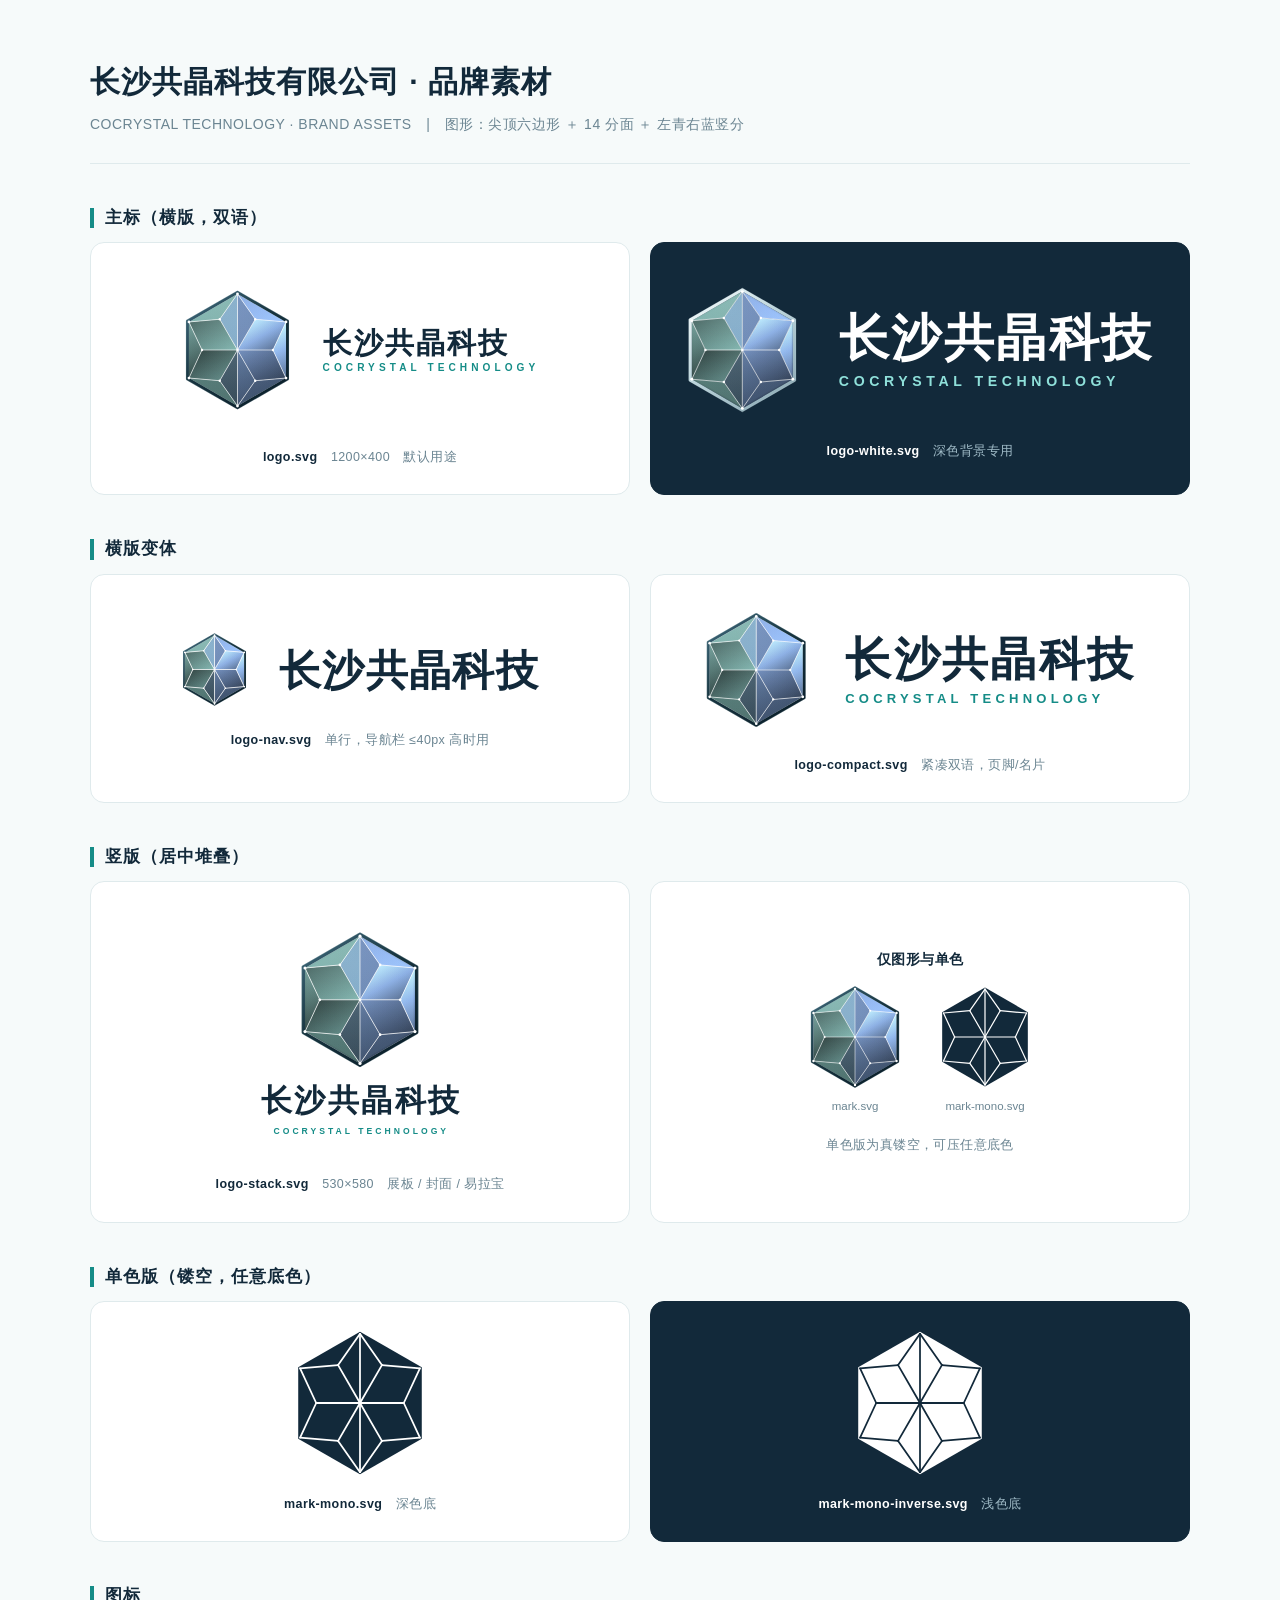
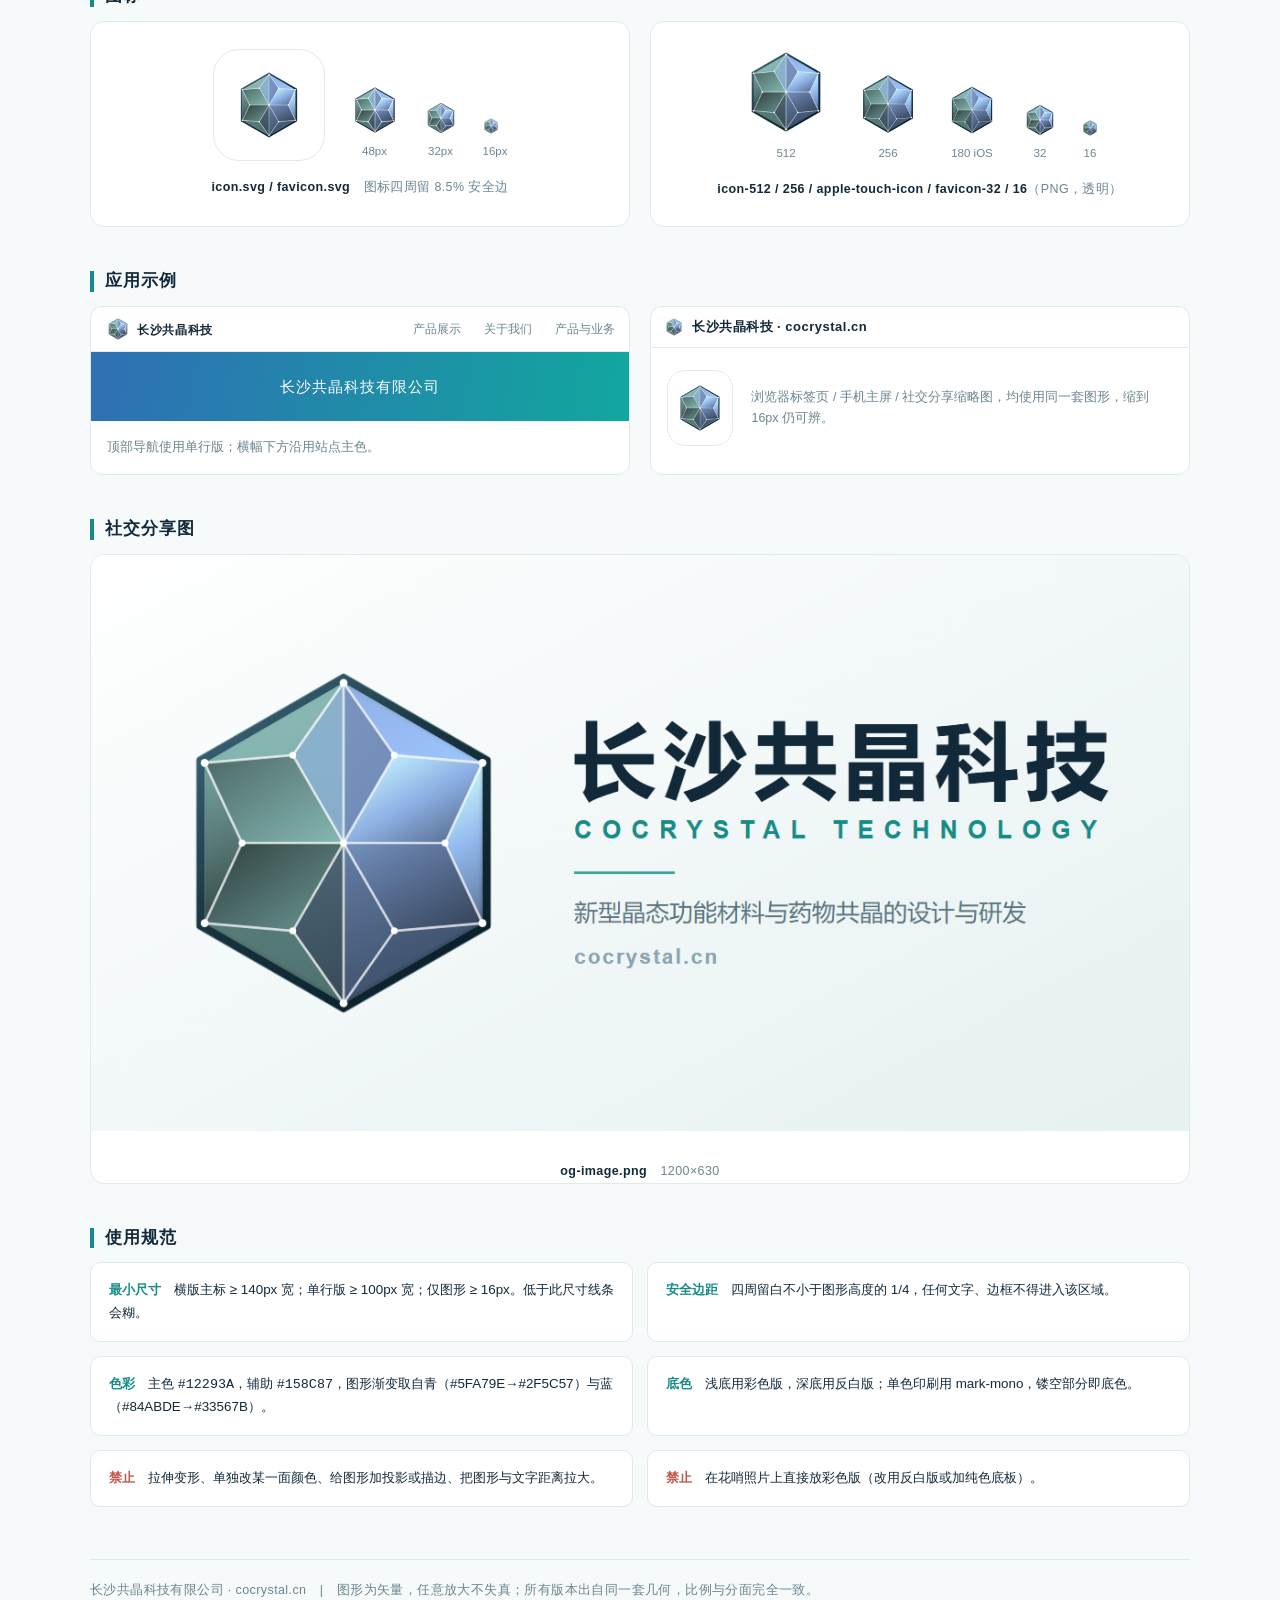
==== brand/index.html @ 7eea7d22 "brand: 完整品牌素材套件（横版/单行/紧凑/反白/竖版/仅图形/单色镂空/图标/favicon/OG）+ brand/ 规范页；与 logo 共用同一套几何" ====
<!doctype html>
<html lang="zh-CN">
<head>
<meta charset="utf-8">
<title>长沙共晶科技有限公司 · 品牌素材规范</title>
<style>
:root{--ink:#12293A;--teal:#158C87;--line:#DFEAEC;--bg:#F6FAFA;--mute:#6B8592}
*{box-sizing:border-box}
body{margin:0;background:var(--bg);color:var(--ink);
  font:15px/1.7 'Microsoft YaHei','PingFang SC','Noto Sans SC',sans-serif}
.wrap{max-width:1180px;margin:0 auto;padding:56px 40px 80px}
header{border-bottom:1px solid var(--line);padding-bottom:26px;margin-bottom:38px}
h1{margin:0 0 6px;font-size:30px;letter-spacing:1px}
header p{margin:0;color:var(--mute);font-size:14px;letter-spacing:.5px}
h2{font-size:17px;letter-spacing:1px;margin:44px 0 14px;padding-left:11px;
  border-left:4px solid var(--teal);line-height:1.2}
.grid{display:grid;gap:20px}
.g2{grid-template-columns:1fr 1fr}
.g3{grid-template-columns:repeat(3,1fr)}
.card{background:#fff;border:1px solid var(--line);border-radius:14px;padding:26px;
  display:flex;flex-direction:column;align-items:center;justify-content:center;min-height:170px}
.card.dark{background:var(--ink);border-color:var(--ink)}
.card img{max-width:100%;display:block}
.cap{margin-top:16px;font-size:12.5px;color:var(--mute);letter-spacing:.4px;text-align:center}
.card.dark .cap{color:#9FBAC6}
.cap b{color:var(--ink);font-weight:600}
.card.dark .cap b{color:#fff}
.row{display:flex;align-items:flex-end;gap:26px;flex-wrap:wrap;justify-content:center}
.sizebox{text-align:center}
.sizebox span{display:block;margin-top:8px;font-size:11.5px;color:var(--mute)}
.ruler{border:1px solid var(--line);border-radius:6px;padding:10px;background:#fff}
.tile{width:112px;height:112px;border-radius:26px;background:#fff;border:1px solid var(--line);
  display:flex;align-items:center;justify-content:center}
.mock{border:1px solid var(--line);border-radius:12px;overflow:hidden;background:#fff}
.mock .bar{display:flex;align-items:center;gap:9px;padding:9px 14px;border-bottom:1px solid var(--line)}
.mock .bar img{height:26px}
.mock .bar .t{font-size:13px;font-weight:700;letter-spacing:.5px}
.mock .bar .sp{flex:1}
.mock .bar .n{font-size:12px;color:var(--mute);margin-left:14px}
.mock .body{padding:16px;color:var(--mute);font-size:12.5px}
.mock .hero{background:linear-gradient(100deg,#2F6FB4,#12A79E);color:#fff;padding:22px;
  text-align:center;font-size:15px;letter-spacing:1px}
.rules{display:grid;grid-template-columns:repeat(2,1fr);gap:14px}
.rule{background:#fff;border:1px solid var(--line);border-radius:10px;padding:16px 18px;font-size:13.4px}
.rule b{color:var(--teal)}
.rule.no b{color:#C0564A}
footer{margin-top:52px;padding-top:20px;border-top:1px solid var(--line);
  color:var(--mute);font-size:12.5px;letter-spacing:.4px}
</style>
</head>
<body>
<div class="wrap">

<header>
  <h1>长沙共晶科技有限公司 · 品牌素材</h1>
  <p>COCRYSTAL TECHNOLOGY · BRAND ASSETS　|　图形：尖顶六边形 ＋ 14 分面 ＋ 左青右蓝竖分</p>
</header>

<h2>主标（横版，双语）</h2>
<div class="grid g2">
  <div class="card"><img src="logo.svg" style="width:100%"><div class="cap"><b>logo.svg</b>　1200×400　默认用途</div></div>
  <div class="card dark"><img src="logo-white.svg" style="width:100%"><div class="cap"><b>logo-white.svg</b>　深色背景专用</div></div>
</div>

<h2>横版变体</h2>
<div class="grid g2">
  <div class="card"><img src="logo-nav.svg" style="width:78%"><div class="cap"><b>logo-nav.svg</b>　单行，导航栏 ≤40px 高时用</div></div>
  <div class="card"><img src="logo-compact.svg" style="width:92%"><div class="cap"><b>logo-compact.svg</b>　紧凑双语，页脚/名片</div></div>
</div>

<h2>竖版（居中堆叠）</h2>
<div class="grid g2">
  <div class="card"><img src="logo-stack.svg" style="height:250px"><div class="cap"><b>logo-stack.svg</b>　530×580　展板 / 封面 / 易拉宝</div></div>
  <div class="card">
    <h3 style="font-size:14px;margin:0 0 14px;letter-spacing:.5px">仅图形与单色</h3>
    <div class="row">
      <div class="sizebox"><img src="mark.svg" style="height:104px"><span>mark.svg</span></div>
      <div class="sizebox"><img src="mark-mono.svg" style="height:104px"><span>mark-mono.svg</span></div>
    </div>
    <div class="cap" style="margin-top:18px">单色版为真镂空，可压任意底色</div>
  </div>
</div>

<h2>单色版（镂空，任意底色）</h2>
<div class="grid g2">
  <div class="card"><img src="mark-mono.svg" style="height:150px"><div class="cap"><b>mark-mono.svg</b>　深色底</div></div>
  <div class="card dark"><img src="mark-mono-inverse.svg" style="height:150px"><div class="cap"><b>mark-mono-inverse.svg</b>　浅色底</div></div>
</div>

<h2>图标</h2>
<div class="grid g2">
  <div class="card">
    <div class="row">
      <div class="tile"><img src="icon.svg" style="height:72px"></div>
      <div class="sizebox"><img src="favicon.svg" style="width:48px;height:48px"><span>48px</span></div>
      <div class="sizebox"><img src="favicon.svg" style="width:32px;height:32px"><span>32px</span></div>
      <div class="sizebox"><img src="favicon.svg" style="width:16px;height:16px"><span>16px</span></div>
    </div>
    <div class="cap"><b>icon.svg / favicon.svg</b>　图标四周留 8.5% 安全边</div>
  </div>
  <div class="card">
    <div class="row">
      <div class="sizebox"><img src="icon-512.png" style="width:88px"><span>512</span></div>
      <div class="sizebox"><img src="icon-256.png" style="width:64px"><span>256</span></div>
      <div class="sizebox"><img src="apple-touch-icon.png" style="width:52px;border-radius:11px"><span>180 iOS</span></div>
      <div class="sizebox"><img src="favicon-32.png" style="width:32px"><span>32</span></div>
      <div class="sizebox"><img src="favicon-16.png" style="width:16px"><span>16</span></div>
    </div>
    <div class="cap"><b>icon-512 / 256 / apple-touch-icon / favicon-32 / 16</b>（PNG，透明）</div>
  </div>
</div>

<h2>应用示例</h2>
<div class="grid g2">
  <div class="mock">
    <div class="bar"><img src="logo-nav.svg"><span class="sp"></span>
      <span class="n">产品展示</span><span class="n">关于我们</span><span class="n">产品与业务</span></div>
    <div class="hero">长沙共晶科技有限公司</div>
    <div class="body">顶部导航使用单行版；横幅下方沿用站点主色。</div>
  </div>
  <div class="mock">
    <div class="bar"><img src="favicon.svg" style="height:18px"><span class="t">长沙共晶科技 · cocrystal.cn</span></div>
    <div class="body" style="padding:22px 16px;display:flex;align-items:center;gap:18px">
      <div class="tile" style="width:76px;height:76px;border-radius:18px"><img src="icon.svg" style="height:50px"></div>
      <div>浏览器标签页 / 手机主屏 / 社交分享缩略图，均使用同一套图形，缩到 16px 仍可辨。</div>
    </div>
  </div>
</div>

<h2>社交分享图</h2>
<div class="card" style="padding:0;overflow:hidden"><img src="og-image.png" style="width:100%">
  <div class="cap" style="padding:14px 0 0"><b>og-image.png</b>　1200×630</div></div>

<h2>使用规范</h2>
<div class="rules">
  <div class="rule"><b>最小尺寸</b>　横版主标 ≥ 140px 宽；单行版 ≥ 100px 宽；仅图形 ≥ 16px。低于此尺寸线条会糊。</div>
  <div class="rule"><b>安全边距</b>　四周留白不小于图形高度的 1/4，任何文字、边框不得进入该区域。</div>
  <div class="rule"><b>色彩</b>　主色 <code>#12293A</code>，辅助 <code>#158C87</code>，图形渐变取自青（#5FA79E→#2F5C57）与蓝（#84ABDE→#33567B）。</div>
  <div class="rule"><b>底色</b>　浅底用彩色版，深底用反白版；单色印刷用 mark-mono，镂空部分即底色。</div>
  <div class="rule no"><b>禁止</b>　拉伸变形、单独改某一面颜色、给图形加投影或描边、把图形与文字距离拉大。</div>
  <div class="rule no"><b>禁止</b>　在花哨照片上直接放彩色版（改用反白版或加纯色底板）。</div>
</div>

<footer>长沙共晶科技有限公司 · cocrystal.cn　|　图形为矢量，任意放大不失真；所有版本出自同一套几何，比例与分面完全一致。</footer>
</div>
</body>
</html>
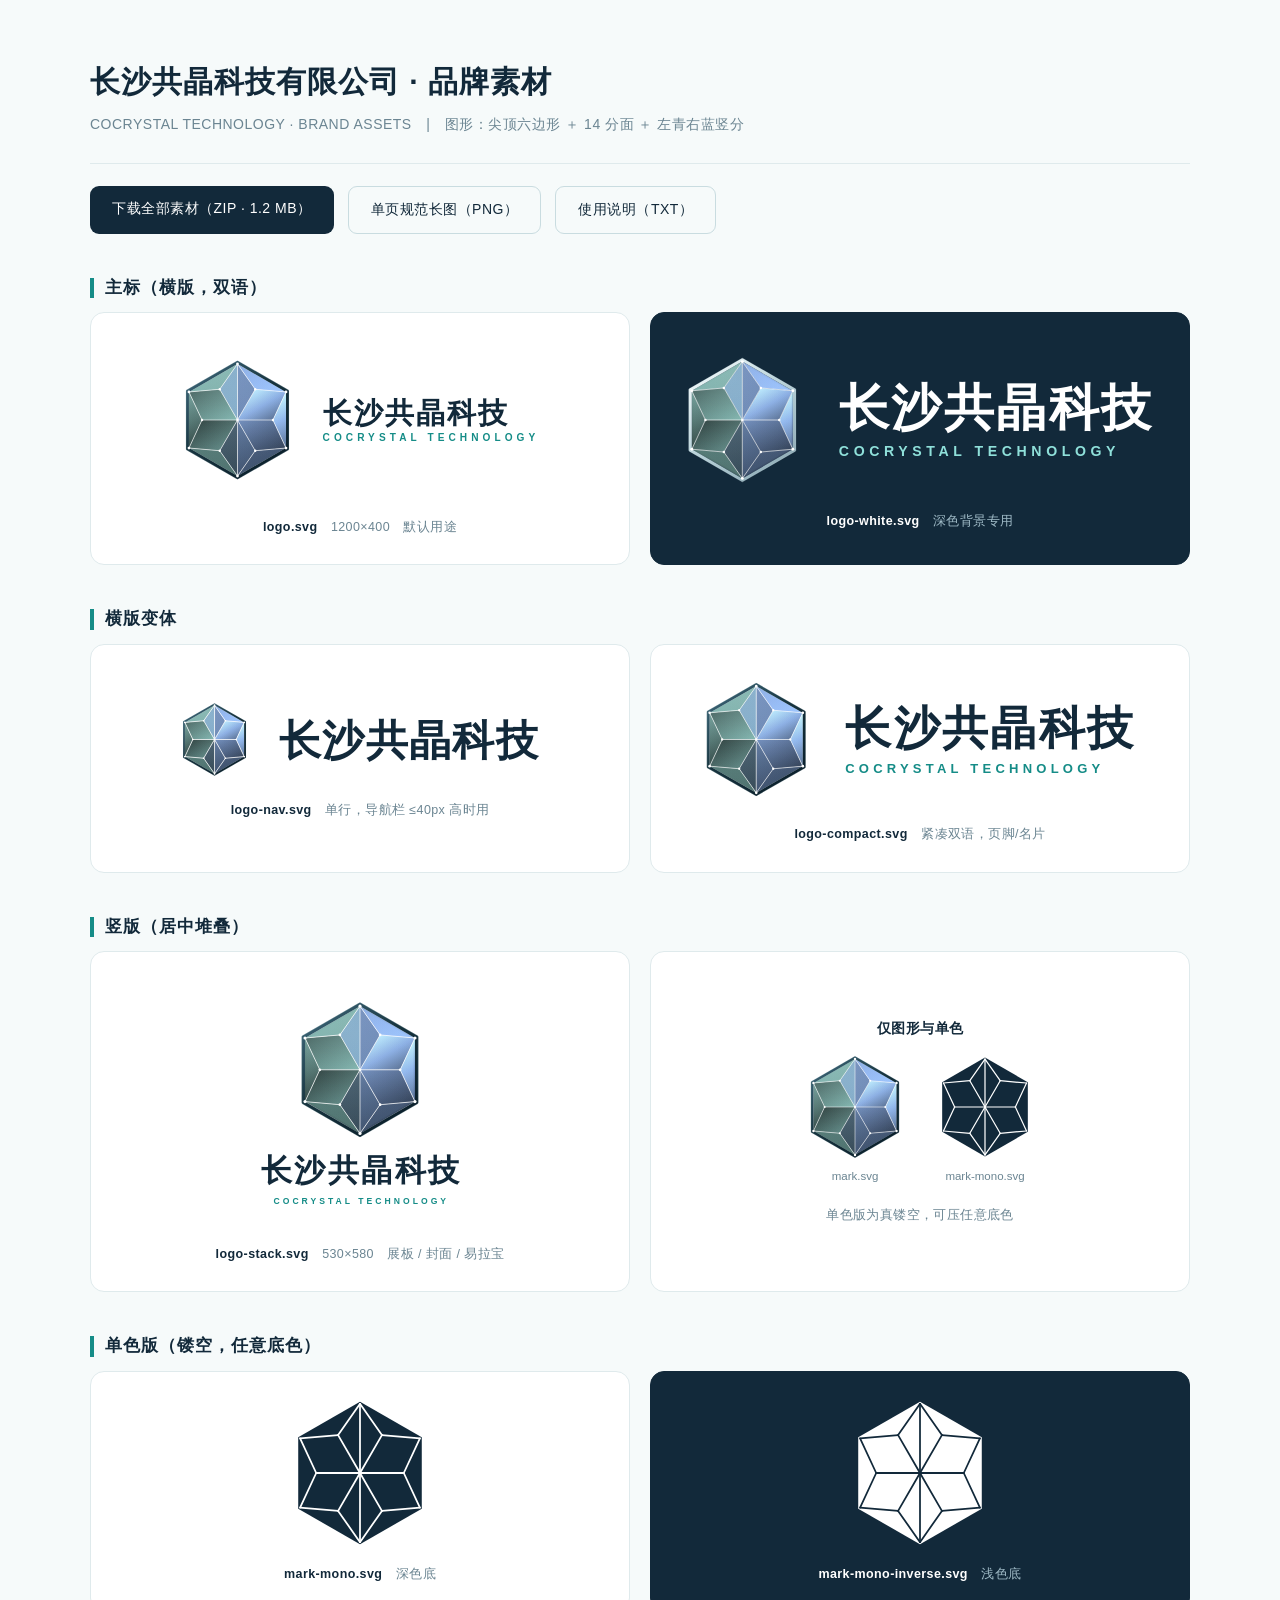
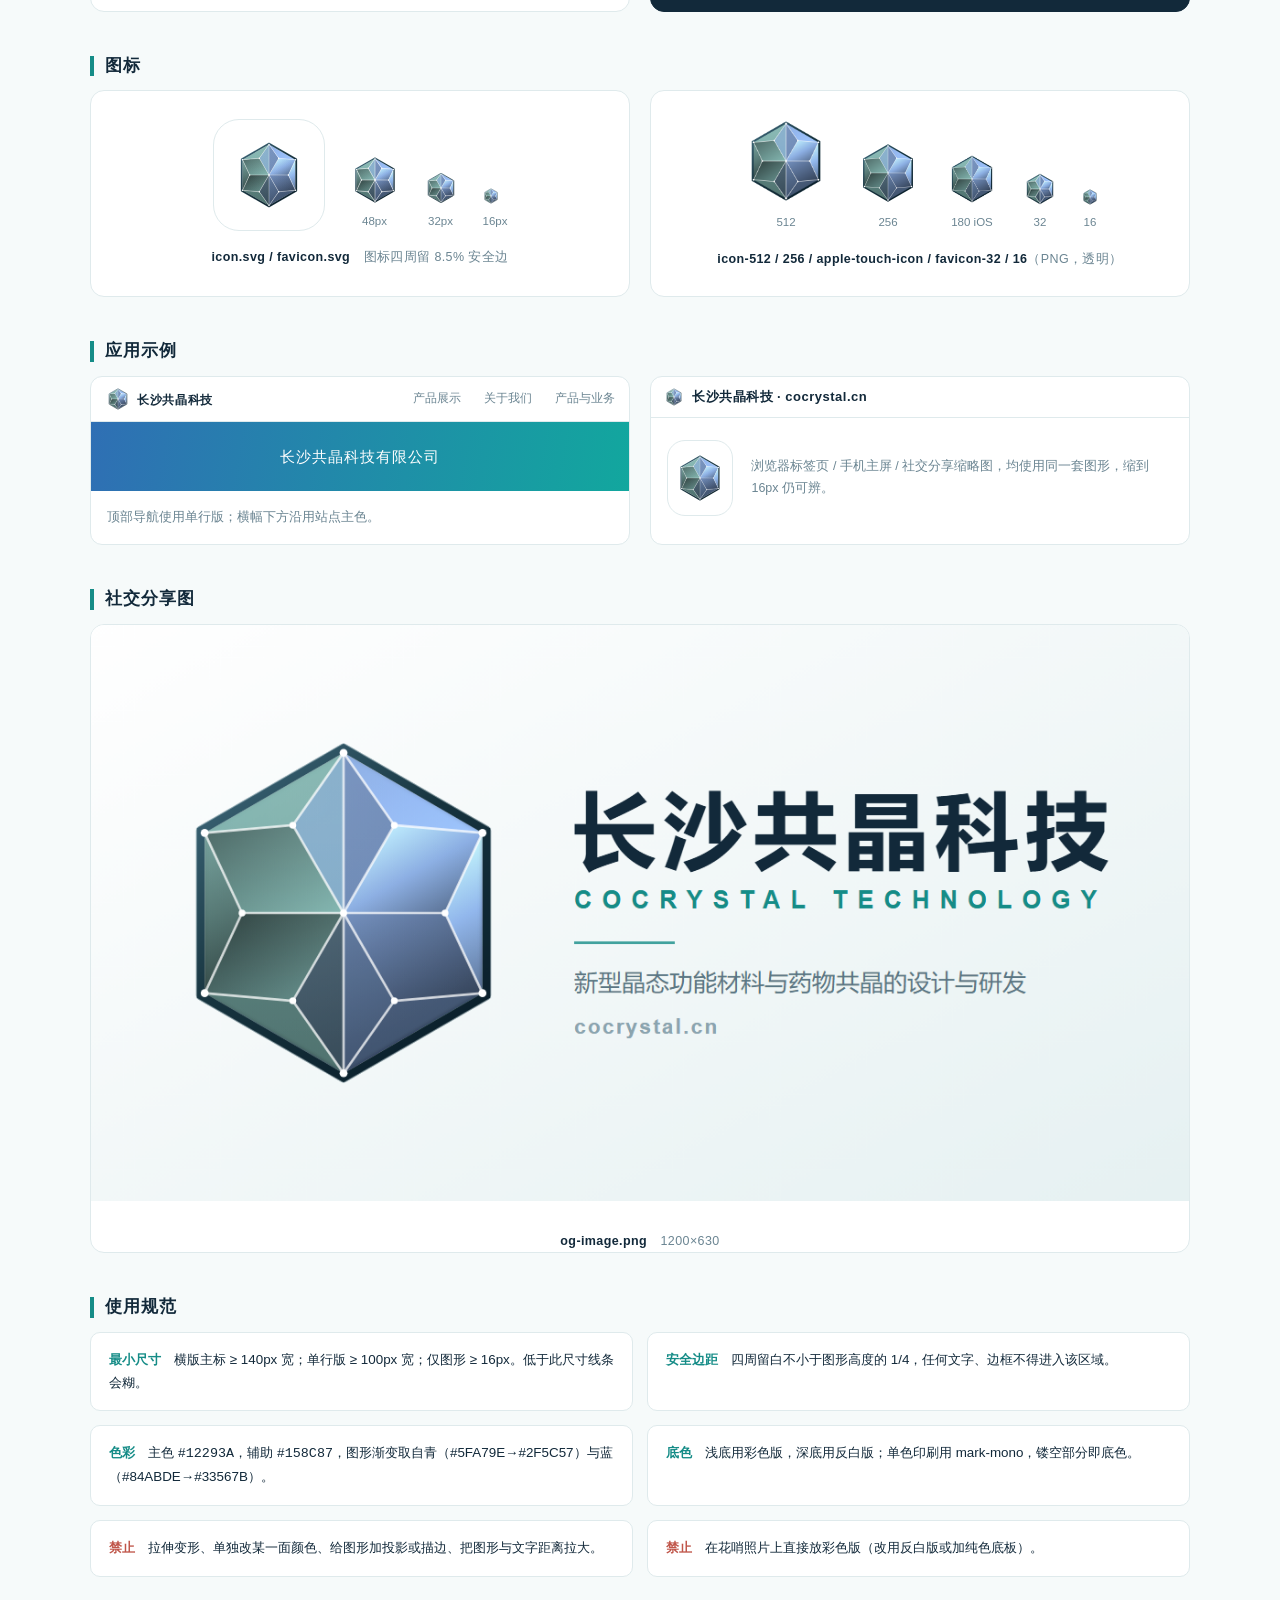
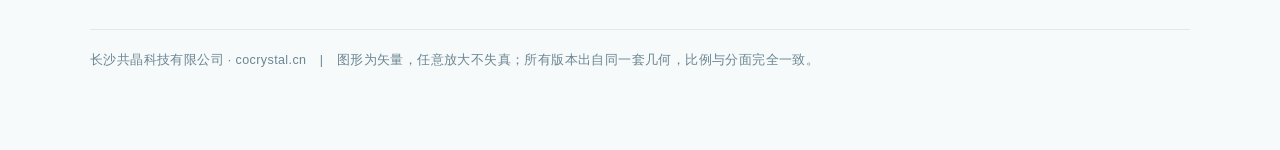
==== commit 0dce713e: "brand: 补下载包（ZIP 1.2MB）、单页长图与使用说明，规范页加下载入口" ====
--- a/brand/index.html
+++ b/brand/index.html
@@ -55,6 +55,15 @@
   <h1>长沙共晶科技有限公司 · 品牌素材</h1>
   <p>COCRYSTAL TECHNOLOGY · BRAND ASSETS　|　图形：尖顶六边形 ＋ 14 分面 ＋ 左青右蓝竖分</p>
 </header>
+
+<div style="display:flex;gap:14px;flex-wrap:wrap;margin:-16px 0 26px">
+  <a href="brand-kit.zip" style="display:inline-block;background:#12293A;color:#fff;text-decoration:none;
+     padding:11px 22px;border-radius:9px;font-size:14px;letter-spacing:.5px">下载全部素材（ZIP · 1.2 MB）</a>
+  <a href="brand-sheet.png" style="display:inline-block;border:1px solid #C9DCE0;color:#12293A;text-decoration:none;
+     padding:11px 22px;border-radius:9px;font-size:14px;letter-spacing:.5px">单页规范长图（PNG）</a>
+  <a href="使用说明.txt" style="display:inline-block;border:1px solid #C9DCE0;color:#12293A;text-decoration:none;
+     padding:11px 22px;border-radius:9px;font-size:14px;letter-spacing:.5px">使用说明（TXT）</a>
+</div>
 
 <h2>主标（横版，双语）</h2>
 <div class="grid g2">
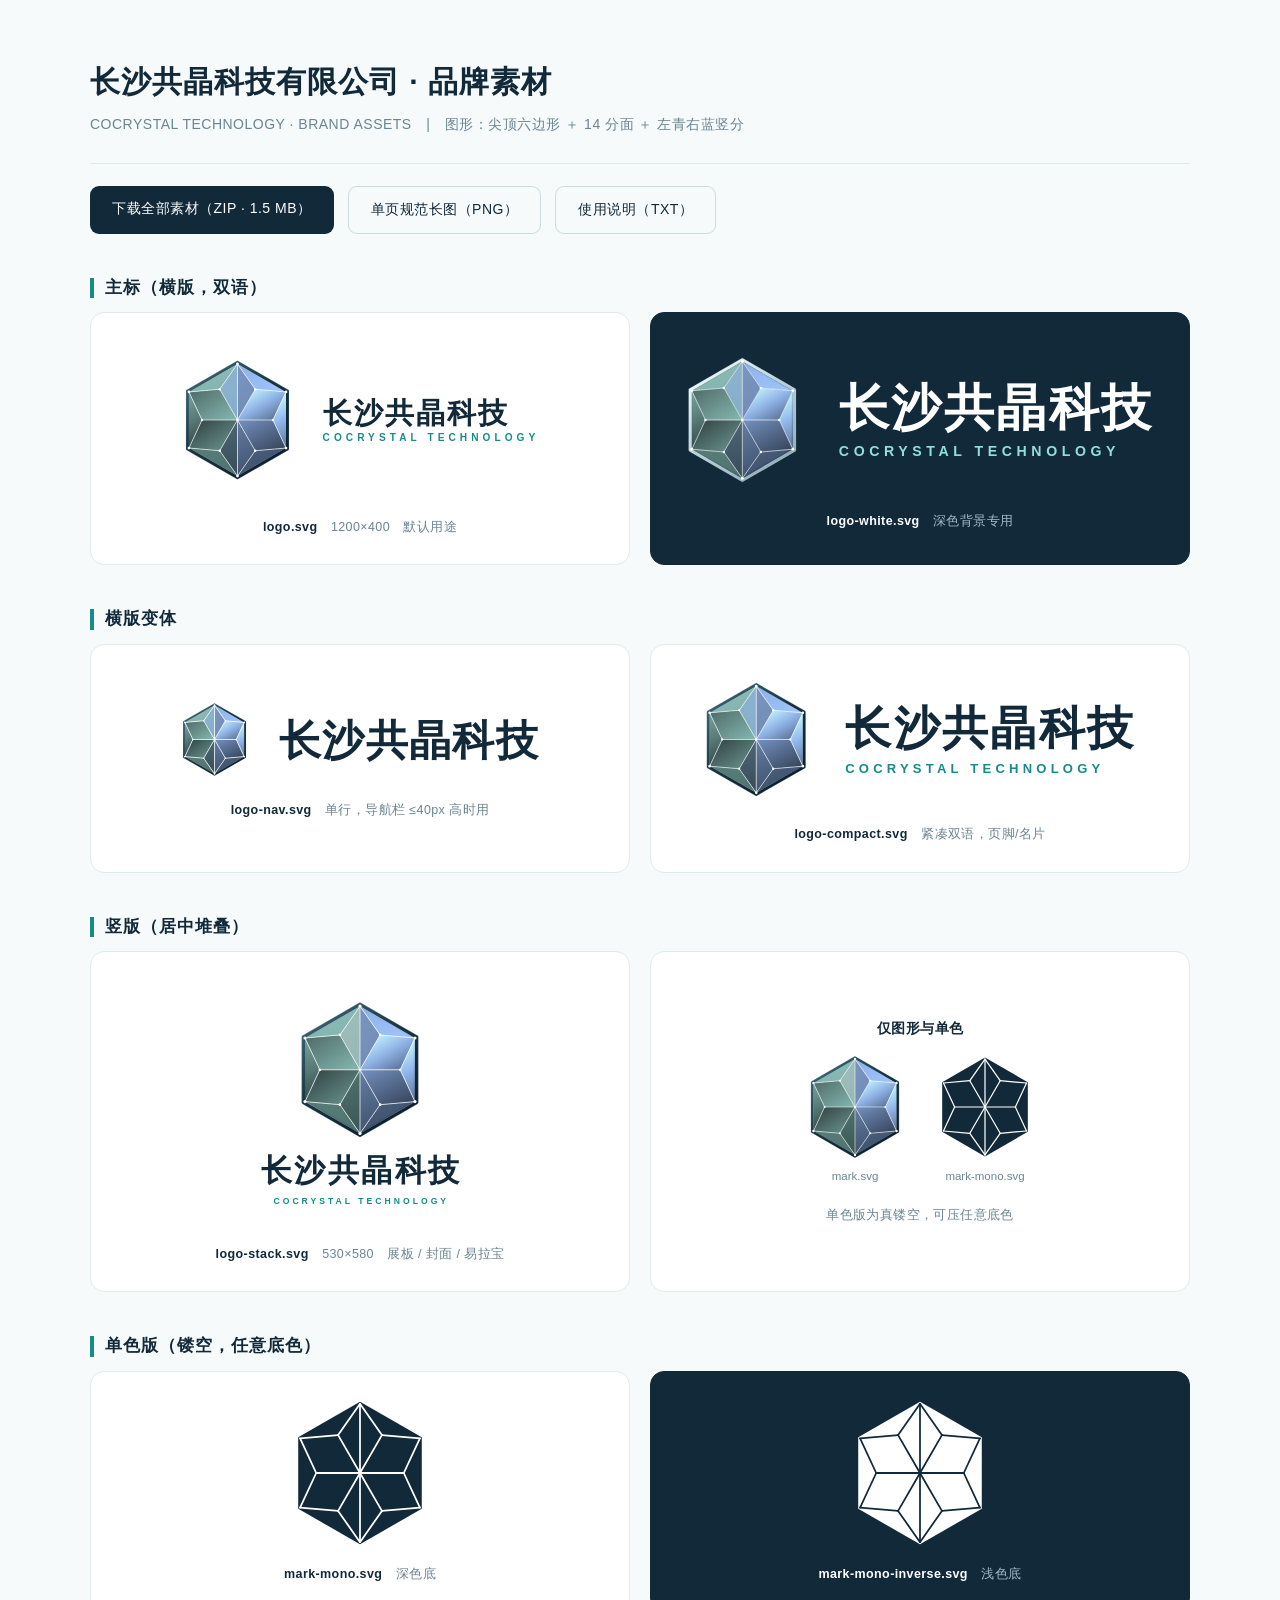
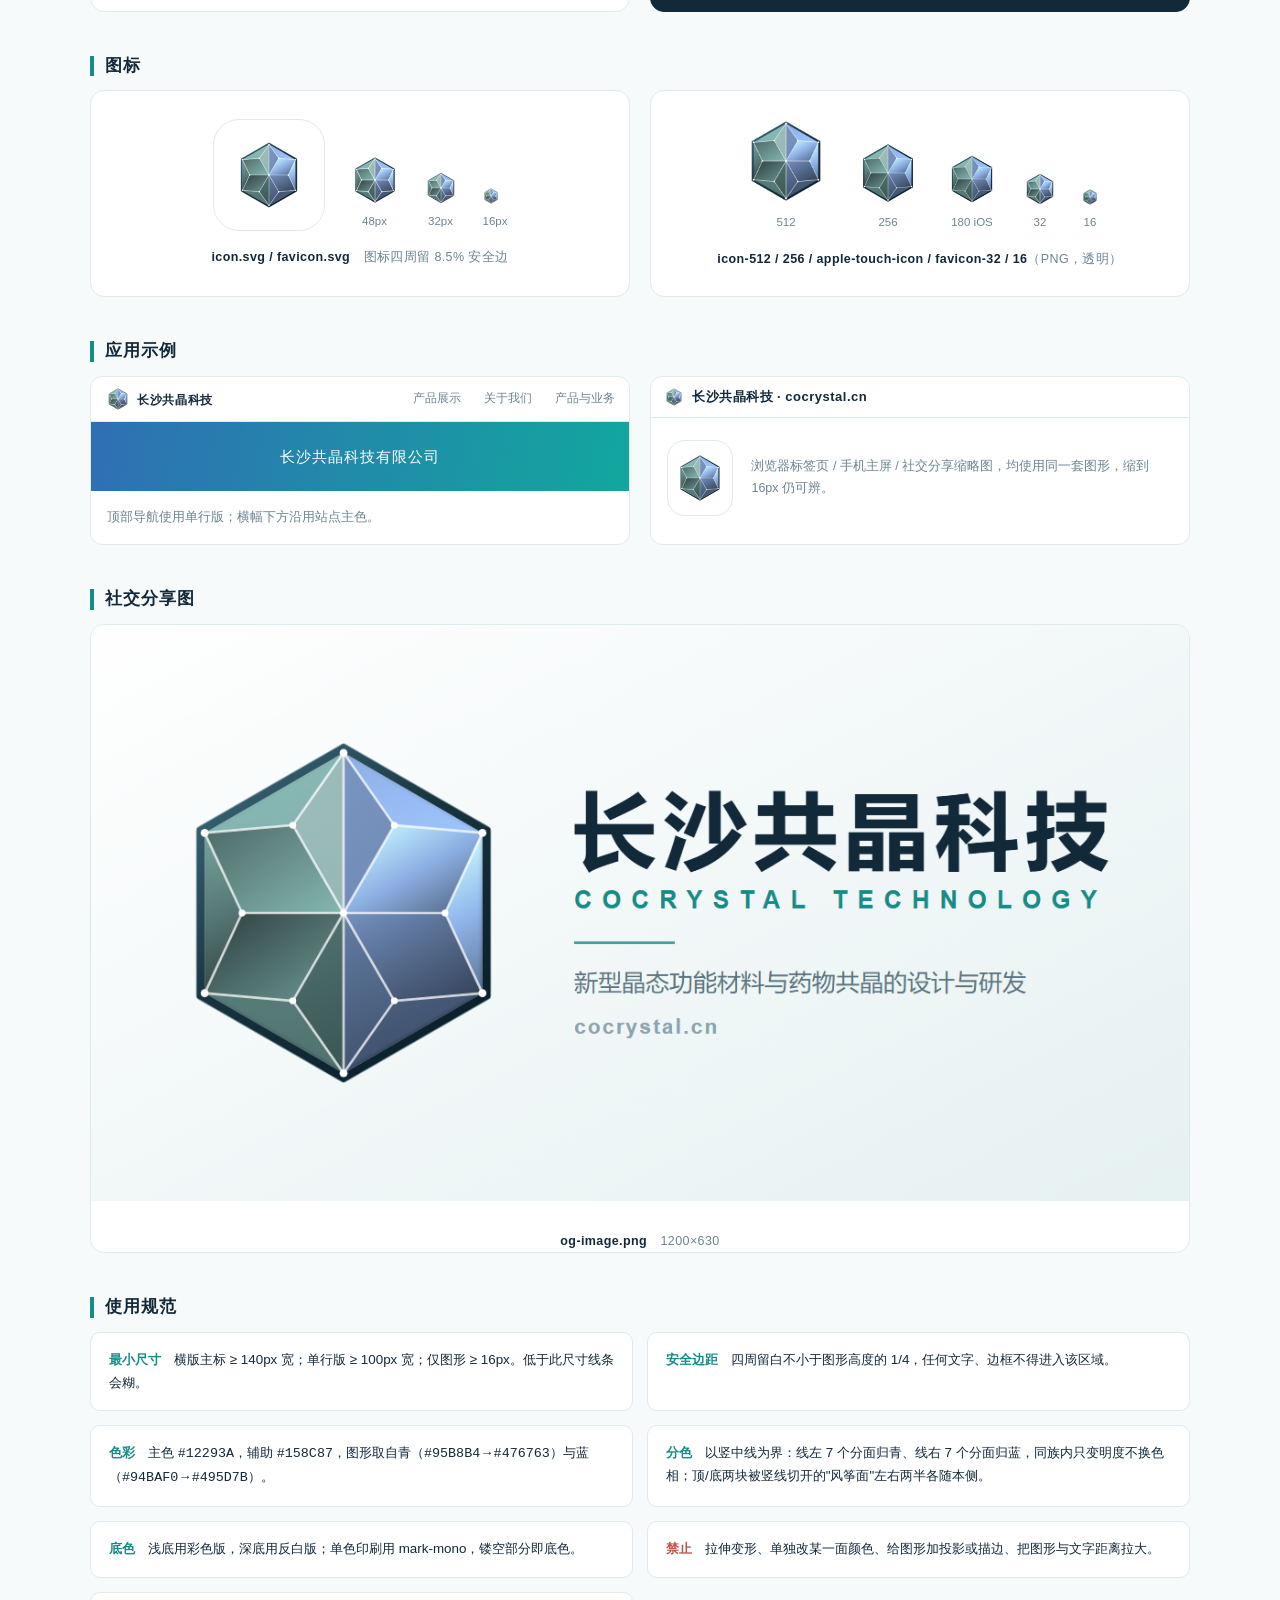
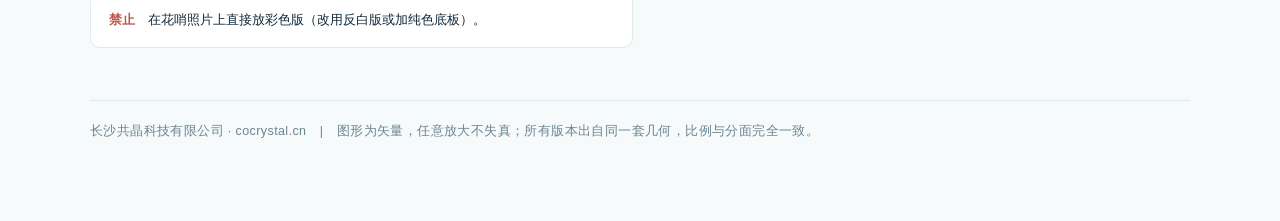
==== commit e36bb679: "logo: 分面配色按竖中线归族——顶/底风筝面左半改回青色族，全图 0 处跨族 - 参考图青蓝分界实测偏在 x=-0.45（不在几何中线），导致顶/底风筝的   左半被算成蓝色，与左侧整体色调断裂（" ====
--- a/brand/index.html
+++ b/brand/index.html
@@ -58,7 +58,7 @@
 
 <div style="display:flex;gap:14px;flex-wrap:wrap;margin:-16px 0 26px">
   <a href="brand-kit.zip" style="display:inline-block;background:#12293A;color:#fff;text-decoration:none;
-     padding:11px 22px;border-radius:9px;font-size:14px;letter-spacing:.5px">下载全部素材（ZIP · 1.2 MB）</a>
+     padding:11px 22px;border-radius:9px;font-size:14px;letter-spacing:.5px">下载全部素材（ZIP · 1.5 MB）</a>
   <a href="brand-sheet.png" style="display:inline-block;border:1px solid #C9DCE0;color:#12293A;text-decoration:none;
      padding:11px 22px;border-radius:9px;font-size:14px;letter-spacing:.5px">单页规范长图（PNG）</a>
   <a href="使用说明.txt" style="display:inline-block;border:1px solid #C9DCE0;color:#12293A;text-decoration:none;
@@ -144,7 +144,8 @@
 <div class="rules">
   <div class="rule"><b>最小尺寸</b>　横版主标 ≥ 140px 宽；单行版 ≥ 100px 宽；仅图形 ≥ 16px。低于此尺寸线条会糊。</div>
   <div class="rule"><b>安全边距</b>　四周留白不小于图形高度的 1/4，任何文字、边框不得进入该区域。</div>
-  <div class="rule"><b>色彩</b>　主色 <code>#12293A</code>，辅助 <code>#158C87</code>，图形渐变取自青（#5FA79E→#2F5C57）与蓝（#84ABDE→#33567B）。</div>
+  <div class="rule"><b>色彩</b>　主色 <code>#12293A</code>，辅助 <code>#158C87</code>，图形取自青（<code>#95B8B4</code>→<code>#476763</code>）与蓝（<code>#94BAF0</code>→<code>#495D7B</code>）。</div>
+  <div class="rule"><b>分色</b>　以竖中线为界：线左 7 个分面归青、线右 7 个分面归蓝，同族内只变明度不换色相；顶/底两块被竖线切开的"风筝面"左右两半各随本侧。</div>
   <div class="rule"><b>底色</b>　浅底用彩色版，深底用反白版；单色印刷用 mark-mono，镂空部分即底色。</div>
   <div class="rule no"><b>禁止</b>　拉伸变形、单独改某一面颜色、给图形加投影或描边、把图形与文字距离拉大。</div>
   <div class="rule no"><b>禁止</b>　在花哨照片上直接放彩色版（改用反白版或加纯色底板）。</div>
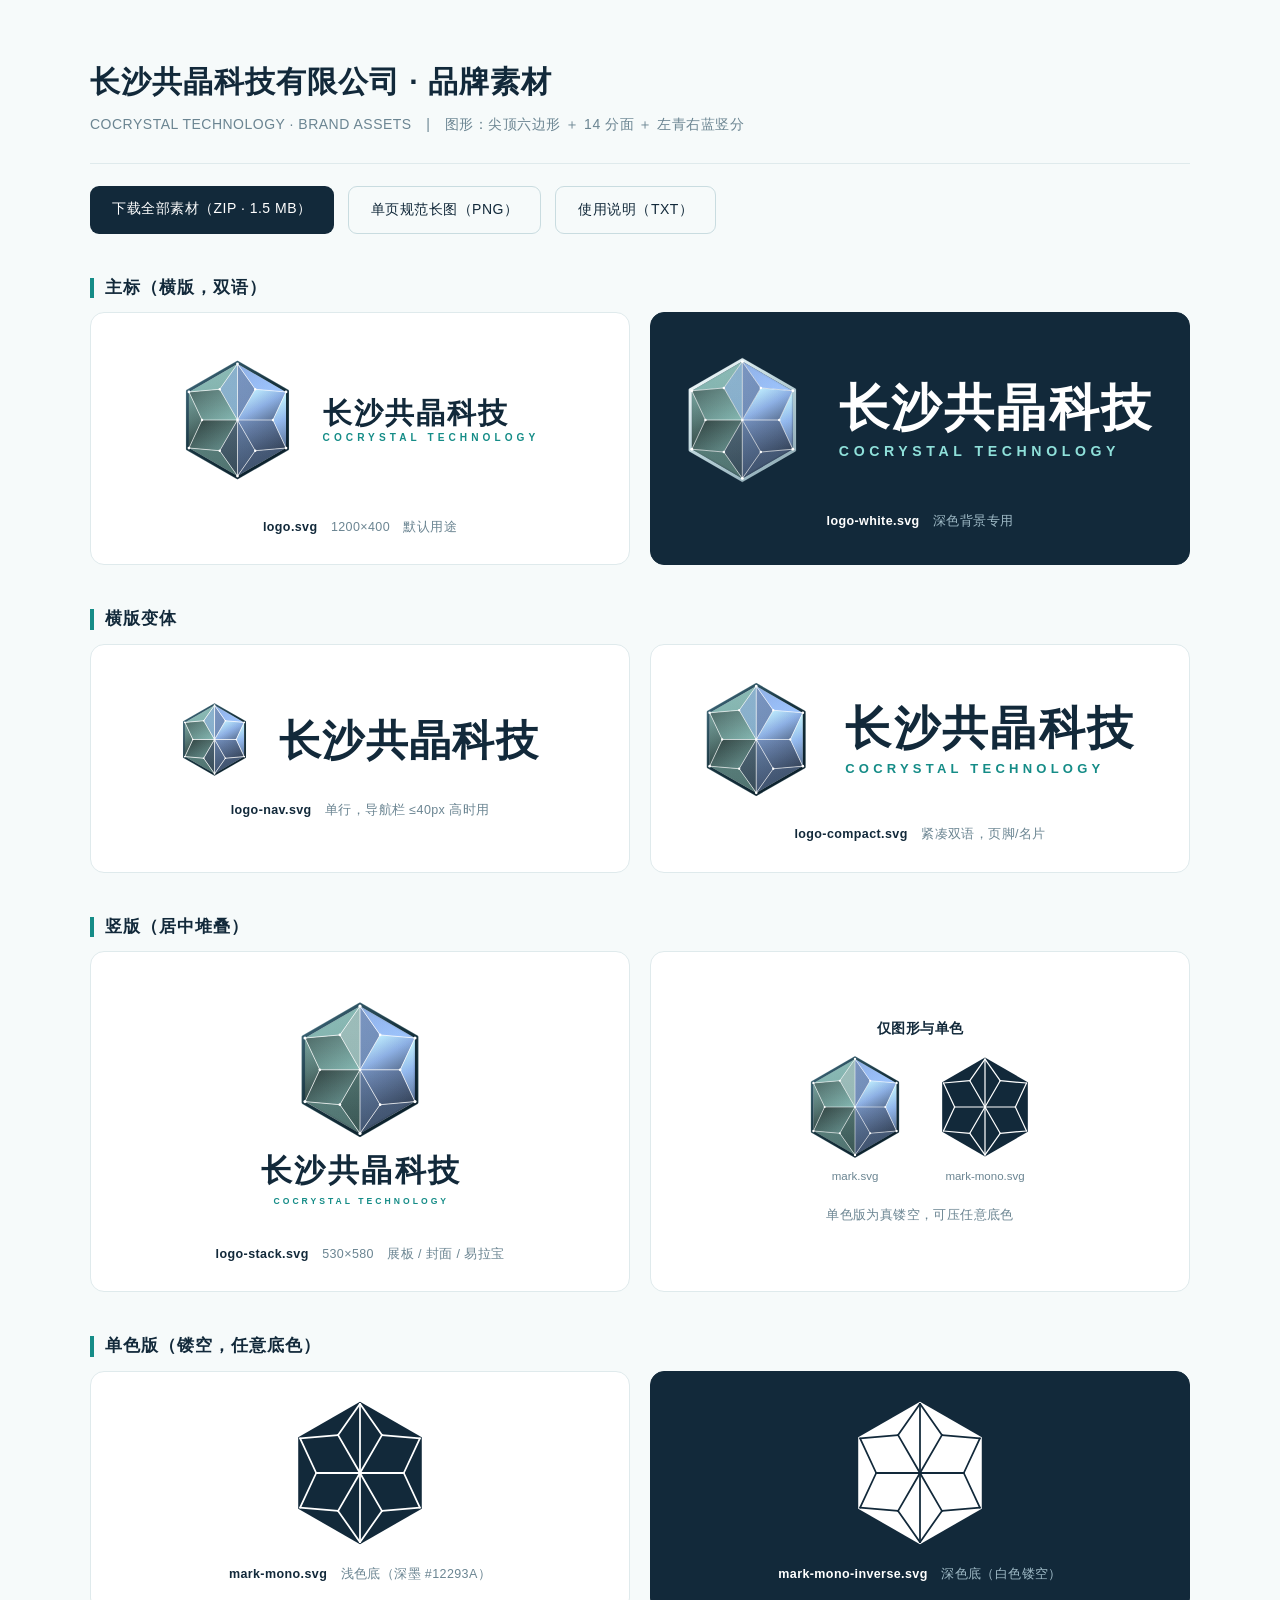
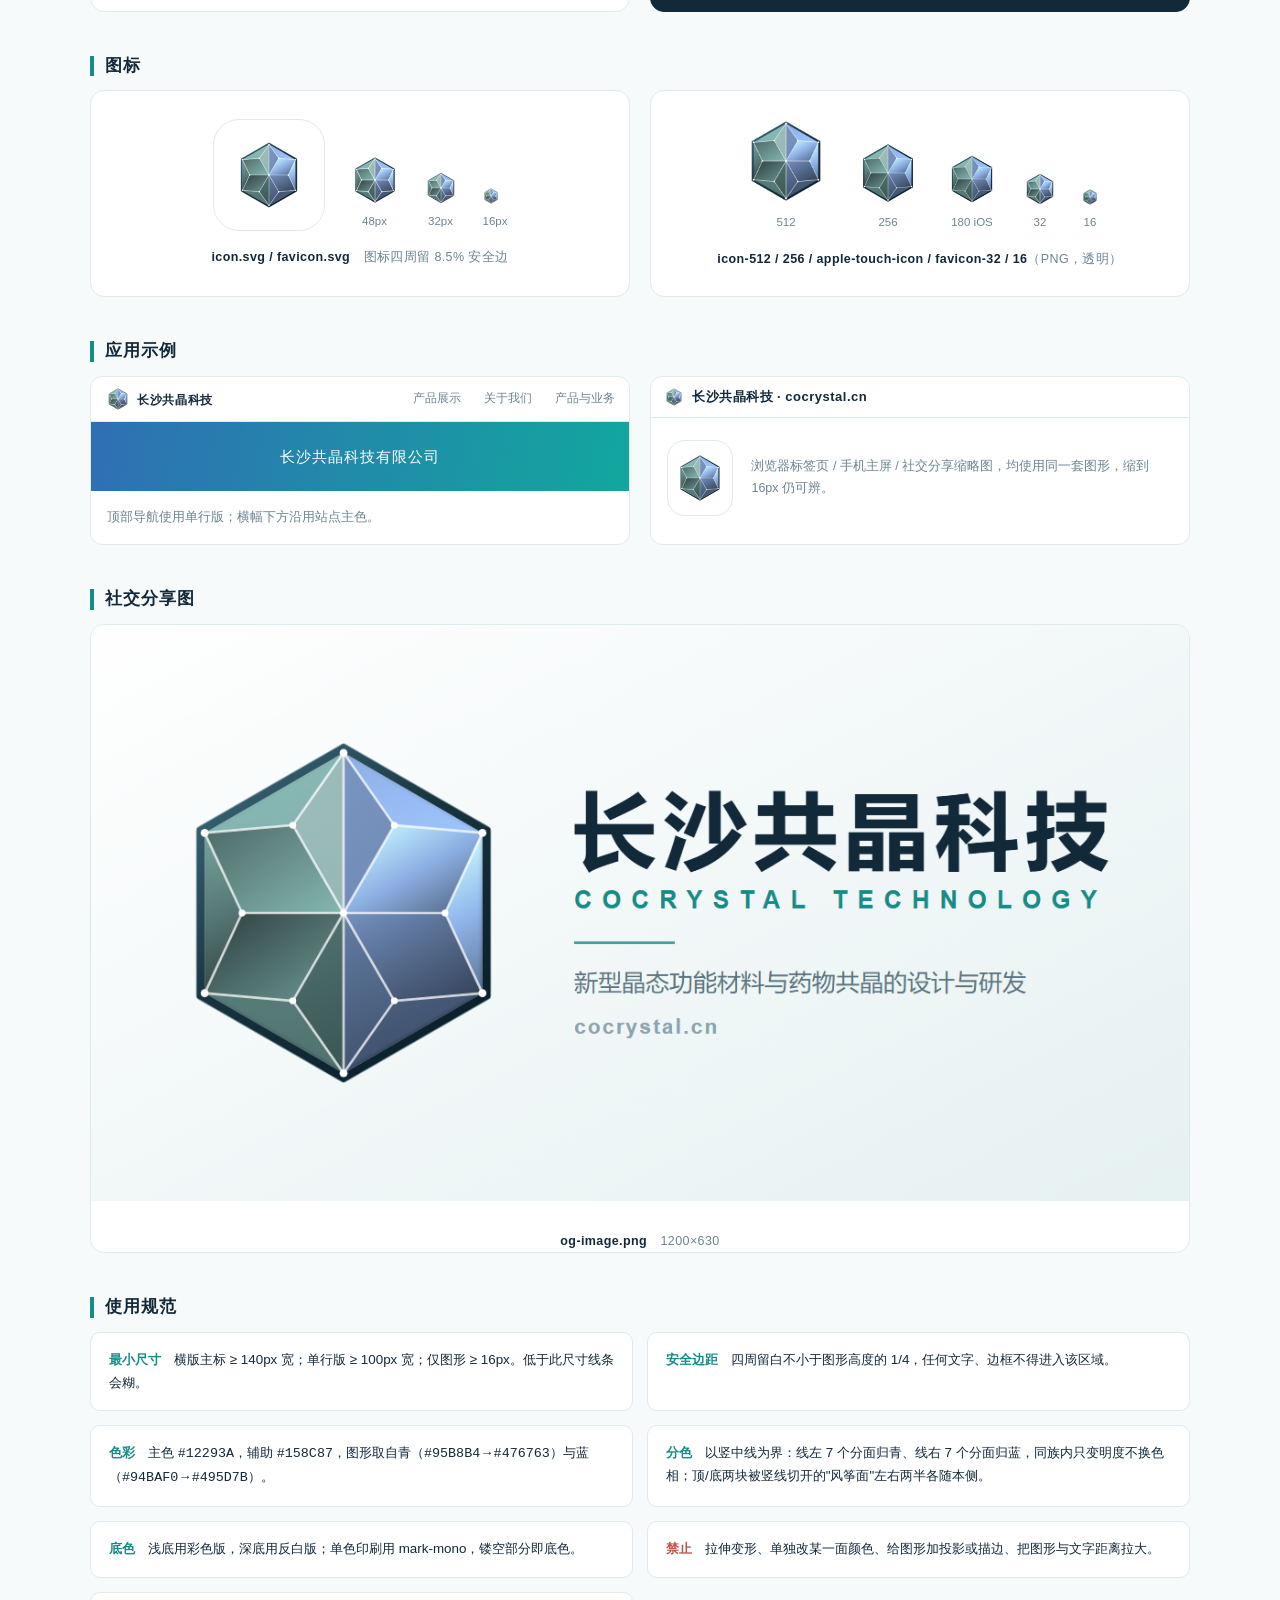
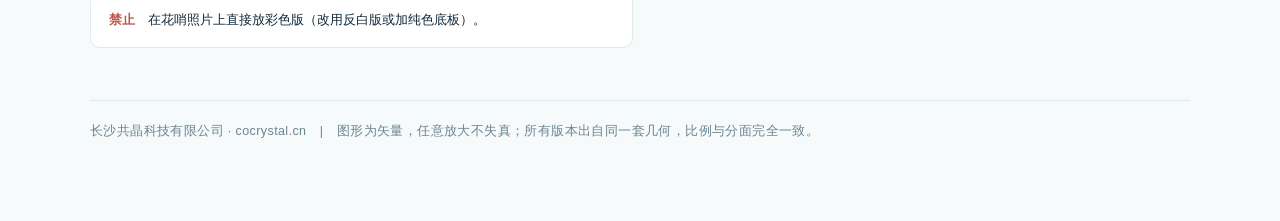
==== commit 53108f33: "全站统一到新 logo：/search/ 子站资源替换、页面加版本参数破缓存、head 元数据补齐 - search/assets/ 下 4 个旧文件（favicon/logo/logo-compac" ====
--- a/brand/index.html
+++ b/brand/index.html
@@ -57,9 +57,9 @@
 </header>
 
 <div style="display:flex;gap:14px;flex-wrap:wrap;margin:-16px 0 26px">
-  <a href="brand-kit.zip" style="display:inline-block;background:#12293A;color:#fff;text-decoration:none;
+  <a href="brand-kit.zip?v=2" style="display:inline-block;background:#12293A;color:#fff;text-decoration:none;
      padding:11px 22px;border-radius:9px;font-size:14px;letter-spacing:.5px">下载全部素材（ZIP · 1.5 MB）</a>
-  <a href="brand-sheet.png" style="display:inline-block;border:1px solid #C9DCE0;color:#12293A;text-decoration:none;
+  <a href="brand-sheet.png?v=2" style="display:inline-block;border:1px solid #C9DCE0;color:#12293A;text-decoration:none;
      padding:11px 22px;border-radius:9px;font-size:14px;letter-spacing:.5px">单页规范长图（PNG）</a>
   <a href="使用说明.txt" style="display:inline-block;border:1px solid #C9DCE0;color:#12293A;text-decoration:none;
      padding:11px 22px;border-radius:9px;font-size:14px;letter-spacing:.5px">使用说明（TXT）</a>
@@ -67,24 +67,24 @@
 
 <h2>主标（横版，双语）</h2>
 <div class="grid g2">
-  <div class="card"><img src="logo.svg" style="width:100%"><div class="cap"><b>logo.svg</b>　1200×400　默认用途</div></div>
-  <div class="card dark"><img src="logo-white.svg" style="width:100%"><div class="cap"><b>logo-white.svg</b>　深色背景专用</div></div>
+  <div class="card"><img src="logo.svg?v=2" style="width:100%"><div class="cap"><b>logo.svg</b>　1200×400　默认用途</div></div>
+  <div class="card dark"><img src="logo-white.svg?v=2" style="width:100%"><div class="cap"><b>logo-white.svg</b>　深色背景专用</div></div>
 </div>
 
 <h2>横版变体</h2>
 <div class="grid g2">
-  <div class="card"><img src="logo-nav.svg" style="width:78%"><div class="cap"><b>logo-nav.svg</b>　单行，导航栏 ≤40px 高时用</div></div>
-  <div class="card"><img src="logo-compact.svg" style="width:92%"><div class="cap"><b>logo-compact.svg</b>　紧凑双语，页脚/名片</div></div>
+  <div class="card"><img src="logo-nav.svg?v=2" style="width:78%"><div class="cap"><b>logo-nav.svg</b>　单行，导航栏 ≤40px 高时用</div></div>
+  <div class="card"><img src="logo-compact.svg?v=2" style="width:92%"><div class="cap"><b>logo-compact.svg</b>　紧凑双语，页脚/名片</div></div>
 </div>
 
 <h2>竖版（居中堆叠）</h2>
 <div class="grid g2">
-  <div class="card"><img src="logo-stack.svg" style="height:250px"><div class="cap"><b>logo-stack.svg</b>　530×580　展板 / 封面 / 易拉宝</div></div>
+  <div class="card"><img src="logo-stack.svg?v=2" style="height:250px"><div class="cap"><b>logo-stack.svg</b>　530×580　展板 / 封面 / 易拉宝</div></div>
   <div class="card">
     <h3 style="font-size:14px;margin:0 0 14px;letter-spacing:.5px">仅图形与单色</h3>
     <div class="row">
-      <div class="sizebox"><img src="mark.svg" style="height:104px"><span>mark.svg</span></div>
-      <div class="sizebox"><img src="mark-mono.svg" style="height:104px"><span>mark-mono.svg</span></div>
+      <div class="sizebox"><img src="mark.svg?v=2" style="height:104px"><span>mark.svg</span></div>
+      <div class="sizebox"><img src="mark-mono.svg?v=2" style="height:104px"><span>mark-mono.svg</span></div>
     </div>
     <div class="cap" style="margin-top:18px">单色版为真镂空，可压任意底色</div>
   </div>
@@ -92,28 +92,28 @@
 
 <h2>单色版（镂空，任意底色）</h2>
 <div class="grid g2">
-  <div class="card"><img src="mark-mono.svg" style="height:150px"><div class="cap"><b>mark-mono.svg</b>　深色底</div></div>
-  <div class="card dark"><img src="mark-mono-inverse.svg" style="height:150px"><div class="cap"><b>mark-mono-inverse.svg</b>　浅色底</div></div>
+  <div class="card"><img src="mark-mono.svg?v=2" style="height:150px"><div class="cap"><b>mark-mono.svg</b>　浅色底（深墨 #12293A）</div></div>
+  <div class="card dark"><img src="mark-mono-inverse.svg?v=2" style="height:150px"><div class="cap"><b>mark-mono-inverse.svg</b>　深色底（白色镂空）</div></div>
 </div>
 
 <h2>图标</h2>
 <div class="grid g2">
   <div class="card">
     <div class="row">
-      <div class="tile"><img src="icon.svg" style="height:72px"></div>
-      <div class="sizebox"><img src="favicon.svg" style="width:48px;height:48px"><span>48px</span></div>
-      <div class="sizebox"><img src="favicon.svg" style="width:32px;height:32px"><span>32px</span></div>
-      <div class="sizebox"><img src="favicon.svg" style="width:16px;height:16px"><span>16px</span></div>
+      <div class="tile"><img src="icon.svg?v=2" style="height:72px"></div>
+      <div class="sizebox"><img src="favicon.svg?v=2" style="width:48px;height:48px"><span>48px</span></div>
+      <div class="sizebox"><img src="favicon.svg?v=2" style="width:32px;height:32px"><span>32px</span></div>
+      <div class="sizebox"><img src="favicon.svg?v=2" style="width:16px;height:16px"><span>16px</span></div>
     </div>
     <div class="cap"><b>icon.svg / favicon.svg</b>　图标四周留 8.5% 安全边</div>
   </div>
   <div class="card">
     <div class="row">
-      <div class="sizebox"><img src="icon-512.png" style="width:88px"><span>512</span></div>
-      <div class="sizebox"><img src="icon-256.png" style="width:64px"><span>256</span></div>
-      <div class="sizebox"><img src="apple-touch-icon.png" style="width:52px;border-radius:11px"><span>180 iOS</span></div>
-      <div class="sizebox"><img src="favicon-32.png" style="width:32px"><span>32</span></div>
-      <div class="sizebox"><img src="favicon-16.png" style="width:16px"><span>16</span></div>
+      <div class="sizebox"><img src="icon-512.png?v=2" style="width:88px"><span>512</span></div>
+      <div class="sizebox"><img src="icon-256.png?v=2" style="width:64px"><span>256</span></div>
+      <div class="sizebox"><img src="apple-touch-icon.png?v=2" style="width:52px;border-radius:11px"><span>180 iOS</span></div>
+      <div class="sizebox"><img src="favicon-32.png?v=2" style="width:32px"><span>32</span></div>
+      <div class="sizebox"><img src="favicon-16.png?v=2" style="width:16px"><span>16</span></div>
     </div>
     <div class="cap"><b>icon-512 / 256 / apple-touch-icon / favicon-32 / 16</b>（PNG，透明）</div>
   </div>
@@ -122,22 +122,22 @@
 <h2>应用示例</h2>
 <div class="grid g2">
   <div class="mock">
-    <div class="bar"><img src="logo-nav.svg"><span class="sp"></span>
+    <div class="bar"><img src="logo-nav.svg?v=2"><span class="sp"></span>
       <span class="n">产品展示</span><span class="n">关于我们</span><span class="n">产品与业务</span></div>
     <div class="hero">长沙共晶科技有限公司</div>
     <div class="body">顶部导航使用单行版；横幅下方沿用站点主色。</div>
   </div>
   <div class="mock">
-    <div class="bar"><img src="favicon.svg" style="height:18px"><span class="t">长沙共晶科技 · cocrystal.cn</span></div>
+    <div class="bar"><img src="favicon.svg?v=2" style="height:18px"><span class="t">长沙共晶科技 · cocrystal.cn</span></div>
     <div class="body" style="padding:22px 16px;display:flex;align-items:center;gap:18px">
-      <div class="tile" style="width:76px;height:76px;border-radius:18px"><img src="icon.svg" style="height:50px"></div>
+      <div class="tile" style="width:76px;height:76px;border-radius:18px"><img src="icon.svg?v=2" style="height:50px"></div>
       <div>浏览器标签页 / 手机主屏 / 社交分享缩略图，均使用同一套图形，缩到 16px 仍可辨。</div>
     </div>
   </div>
 </div>
 
 <h2>社交分享图</h2>
-<div class="card" style="padding:0;overflow:hidden"><img src="og-image.png" style="width:100%">
+<div class="card" style="padding:0;overflow:hidden"><img src="og-image.png?v=2" style="width:100%">
   <div class="cap" style="padding:14px 0 0"><b>og-image.png</b>　1200×630</div></div>
 
 <h2>使用规范</h2>
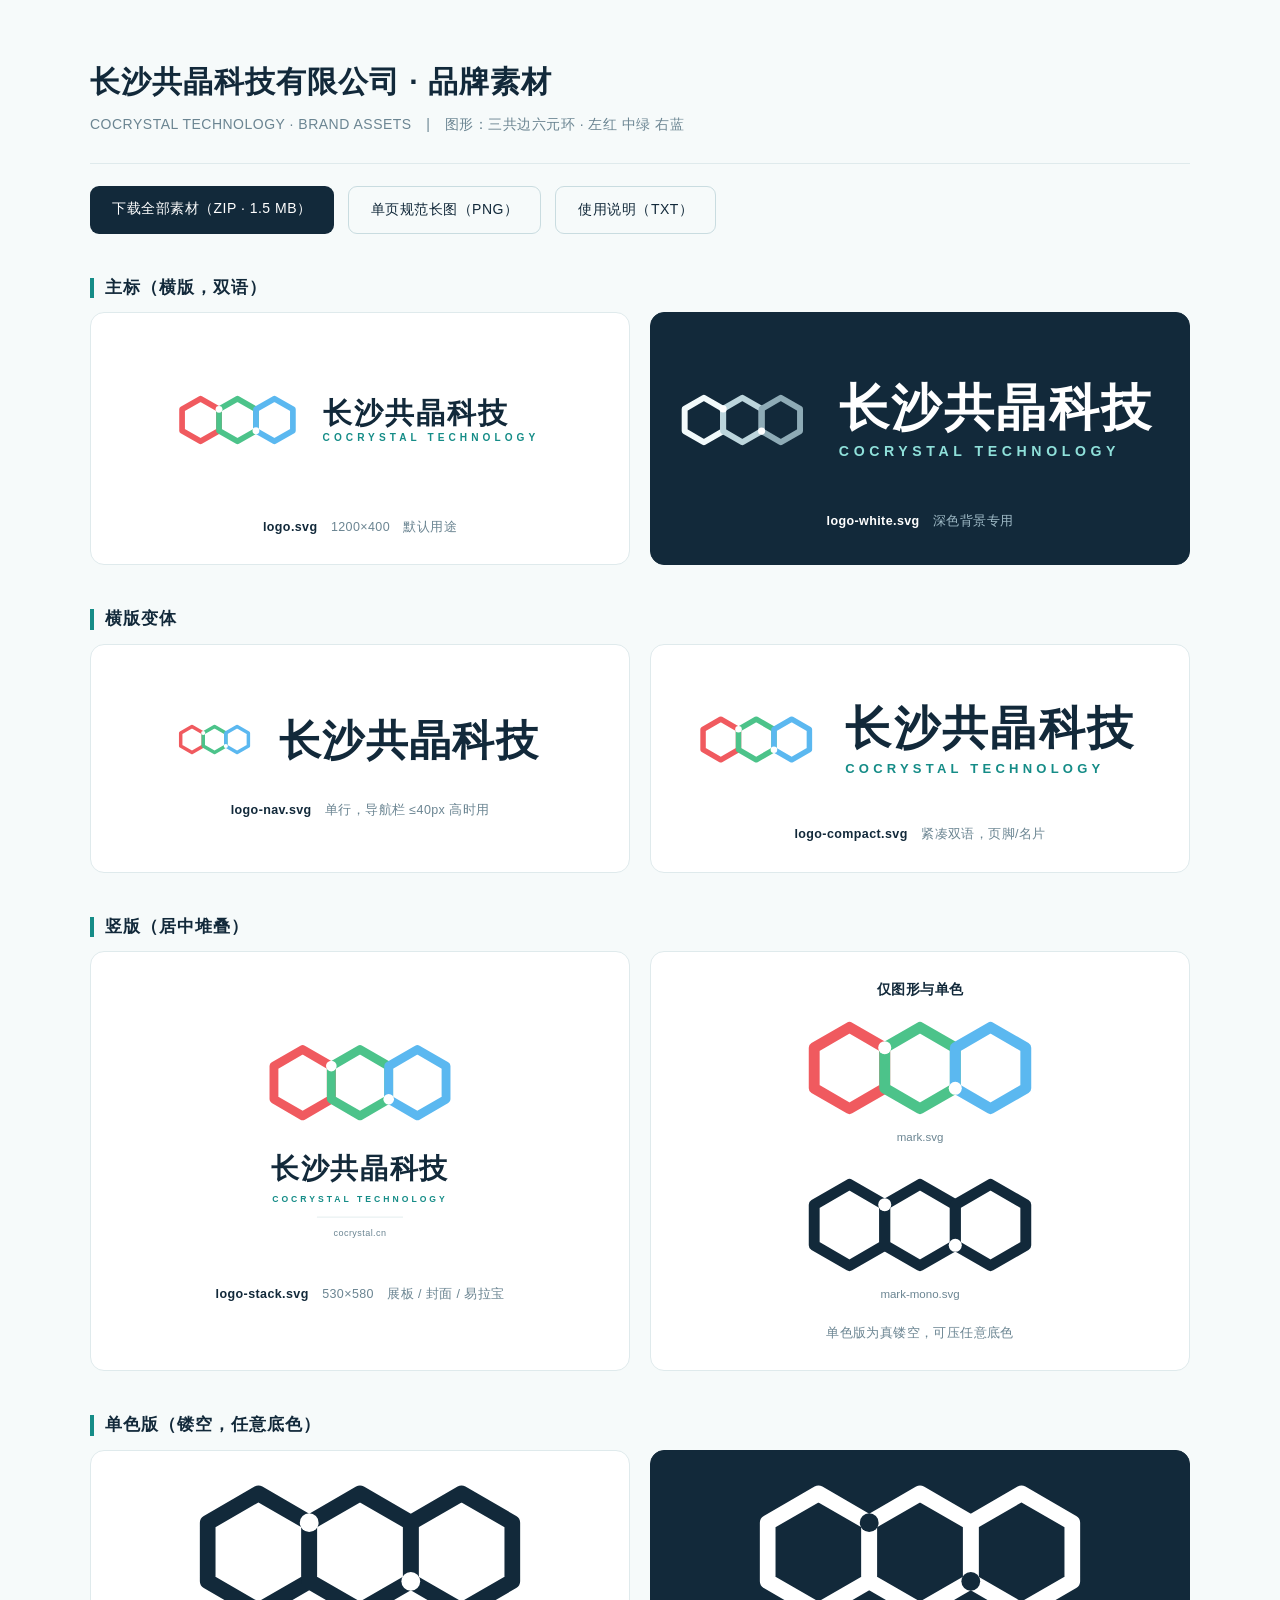
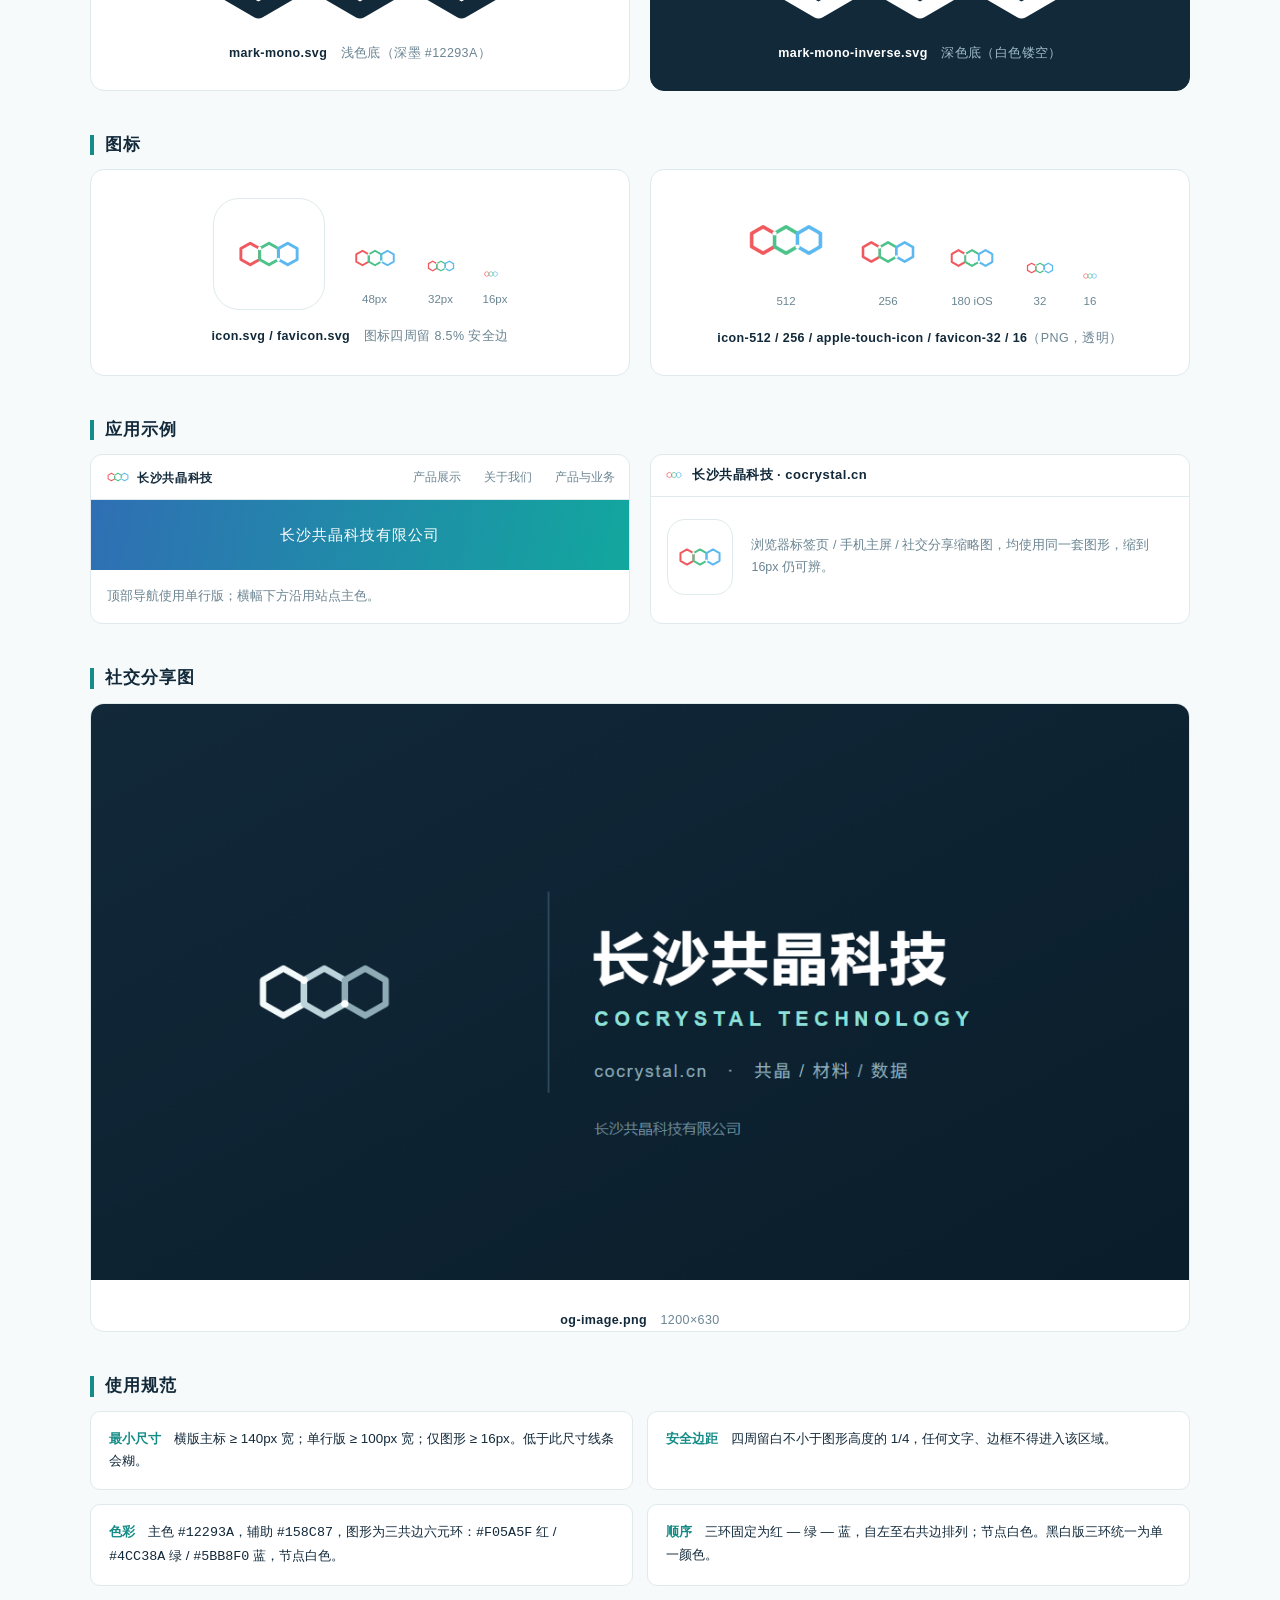
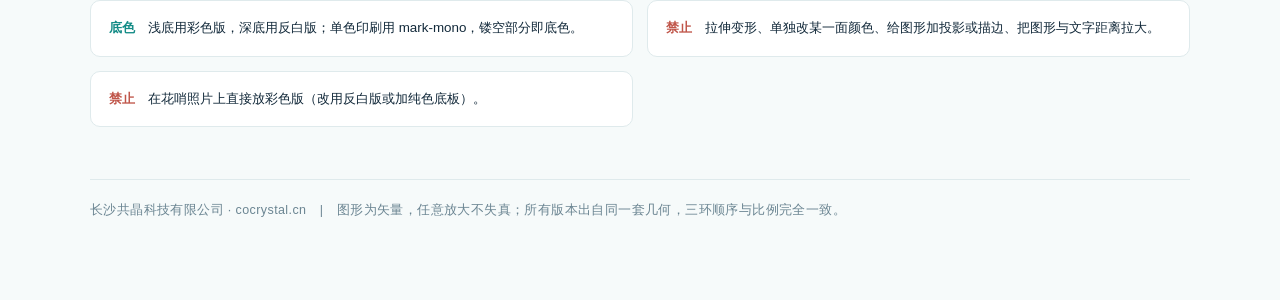
==== commit 975faec5: "品牌标识更新: 单个六边形宝石 -> 红绿蓝三共边六元环 - 全站 logo/mark/icon/favicon/OG图/规范页统一为三色三六边形 - 覆盖主站根、brand/ 素材页、search/" ====
--- a/brand/index.html
+++ b/brand/index.html
@@ -47,13 +47,15 @@
 footer{margin-top:52px;padding-top:20px;border-top:1px solid var(--line);
   color:var(--mute);font-size:12.5px;letter-spacing:.4px}
 </style>
+<!-- 全站访问量统计：本页只计数，数字显示在首页页脚 -->
+<script defer src="https://events.vercount.one/js"></script>
 </head>
 <body>
 <div class="wrap">
 
 <header>
   <h1>长沙共晶科技有限公司 · 品牌素材</h1>
-  <p>COCRYSTAL TECHNOLOGY · BRAND ASSETS　|　图形：尖顶六边形 ＋ 14 分面 ＋ 左青右蓝竖分</p>
+  <p>COCRYSTAL TECHNOLOGY · BRAND ASSETS　|　图形：三共边六元环 · 左红 中绿 右蓝</p>
 </header>
 
 <div style="display:flex;gap:14px;flex-wrap:wrap;margin:-16px 0 26px">
@@ -144,14 +146,14 @@
 <div class="rules">
   <div class="rule"><b>最小尺寸</b>　横版主标 ≥ 140px 宽；单行版 ≥ 100px 宽；仅图形 ≥ 16px。低于此尺寸线条会糊。</div>
   <div class="rule"><b>安全边距</b>　四周留白不小于图形高度的 1/4，任何文字、边框不得进入该区域。</div>
-  <div class="rule"><b>色彩</b>　主色 <code>#12293A</code>，辅助 <code>#158C87</code>，图形取自青（<code>#95B8B4</code>→<code>#476763</code>）与蓝（<code>#94BAF0</code>→<code>#495D7B</code>）。</div>
-  <div class="rule"><b>分色</b>　以竖中线为界：线左 7 个分面归青、线右 7 个分面归蓝，同族内只变明度不换色相；顶/底两块被竖线切开的"风筝面"左右两半各随本侧。</div>
+  <div class="rule"><b>色彩</b>　主色 <code>#12293A</code>，辅助 <code>#158C87</code>，图形为三共边六元环：<code>#F05A5F</code> 红 / <code>#4CC38A</code> 绿 / <code>#5BB8F0</code> 蓝，节点白色。</div>
+  <div class="rule"><b>顺序</b>　三环固定为红 — 绿 — 蓝，自左至右共边排列；节点白色。黑白版三环统一为单一颜色。</div>
   <div class="rule"><b>底色</b>　浅底用彩色版，深底用反白版；单色印刷用 mark-mono，镂空部分即底色。</div>
   <div class="rule no"><b>禁止</b>　拉伸变形、单独改某一面颜色、给图形加投影或描边、把图形与文字距离拉大。</div>
   <div class="rule no"><b>禁止</b>　在花哨照片上直接放彩色版（改用反白版或加纯色底板）。</div>
 </div>
 
-<footer>长沙共晶科技有限公司 · cocrystal.cn　|　图形为矢量，任意放大不失真；所有版本出自同一套几何，比例与分面完全一致。</footer>
+<footer>长沙共晶科技有限公司 · cocrystal.cn　|　图形为矢量，任意放大不失真；所有版本出自同一套几何，三环顺序与比例完全一致。</footer>
 </div>
 </body>
 </html>
